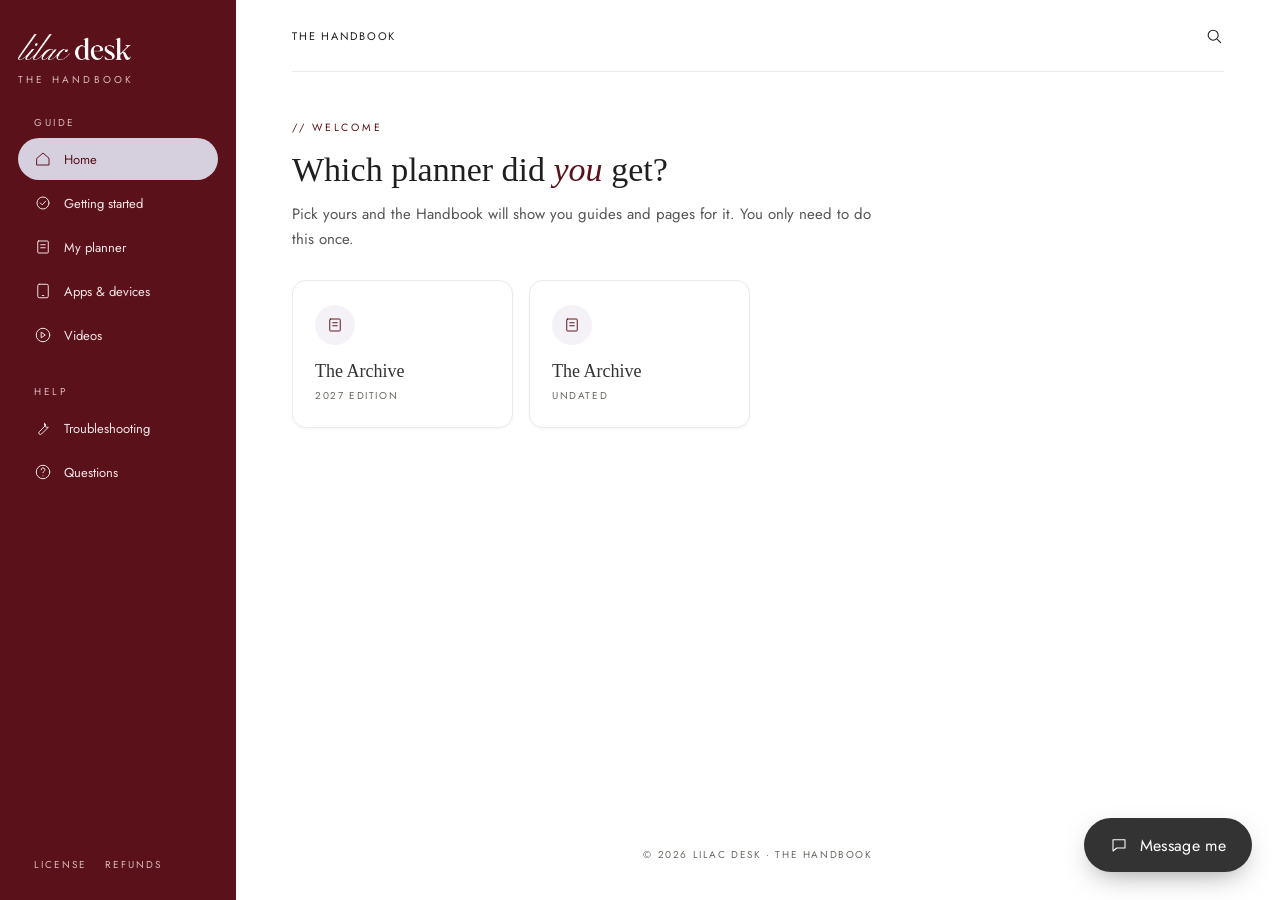
==== index.html @ 0d72bcb5 "Add files via upload" ====
<!doctype html>
<html lang="en">
<head>
<meta charset="utf-8">
<meta name="viewport" content="width=device-width, initial-scale=1, viewport-fit=cover">
<title>The Handbook · Lilac Desk</title>
<meta name="description" content="Your guide to setting up and using your Lilac Desk planner.">
<meta name="theme-color" content="#5A1119">
<link rel="icon" href="images/favicon.png">
<link rel="preconnect" href="https://fonts.googleapis.com">
<link rel="preconnect" href="https://fonts.gstatic.com" crossorigin>
<link href="https://fonts.googleapis.com/css2?family=Jost:wght@300;400;500&display=swap" rel="stylesheet">
<link rel="stylesheet" href="assets/css/handbook.css">
<!-- ANALYTICS: paste your analytics snippet here (same line in every page) -->
</head>
<body data-page="home">
<noscript><p style="padding:40px 24px;font-family:Georgia,serif">The Handbook needs JavaScript turned on. You can always reach me at <a href="https://lilacdesk.com/pages/contact">lilacdesk.com/pages/contact</a>.</p></noscript>
<script src="assets/js/handbook.js"></script>
</body>
</html>
---- assets/css/handbook.css ----
/* The Handbook · Lilac Desk */
:root{
  --burgundy:#5A1119; --burgundy-hover:#5C181E; --lilac:#D6D0DE; --lilac-soft:#F4F2F7;
  --ink:#333; --ink-dark:#1F1F1F; --body:#555; --muted:#6A6862; --faint:#9A978F;
  --line:#ECEAE6; --line-mid:#DDD9D2; --warm:#F5F2EE; --paper:#FAF8F7; --white:#fff;
  --serif:Georgia,'Times New Roman',serif; --sans:'Jost','Helvetica Neue',Arial,sans-serif;
  --side:236px;
}
*{box-sizing:border-box}
html{-webkit-text-size-adjust:100%}
body{margin:0;background:var(--white);color:var(--ink);font-family:var(--sans);font-weight:400;-webkit-font-smoothing:antialiased}
a{color:inherit;text-decoration:none}
button{font-family:var(--sans);cursor:pointer;background:none;border:0;padding:0;color:inherit;font-size:inherit}
img{max-width:100%;display:block}
h1,h2,h3{font-family:var(--serif);font-weight:400;margin:0;color:var(--ink-dark)}
h1 i,h2 i,.ser i{color:var(--burgundy)}
:focus-visible{outline:2px solid var(--burgundy);outline-offset:3px}
.sr{position:absolute;width:1px;height:1px;overflow:hidden;clip:rect(0 0 0 0);white-space:nowrap}

/* type helpers */
.ser{font-family:var(--serif)}
.lb{font-size:10.5px;letter-spacing:.26em;color:var(--burgundy);white-space:nowrap;text-transform:uppercase}
.cap{font-size:11px;letter-spacing:.16em;color:var(--muted);text-transform:uppercase}
.num{font-family:var(--serif);font-style:italic;color:var(--burgundy)}
.bd{font-size:15px;line-height:25px;color:var(--body)}
.ul{display:inline-block;white-space:nowrap;font-size:11px;letter-spacing:.16em;text-transform:uppercase;color:var(--ink-dark);border-bottom:1px solid var(--ink-dark);padding-bottom:3px}
.ul.bg{color:var(--burgundy);border-color:var(--burgundy)}

/* buttons */
.pill{white-space:nowrap;display:inline-flex;align-items:center;justify-content:center;gap:8px;min-height:44px;padding:0 28px;border-radius:22px;background:var(--ink);color:#fff;font-size:11px;letter-spacing:.2em;text-transform:uppercase;transition:background .15s}
.pill:hover{background:var(--burgundy-hover)}
.pill.ghost{background:#fff;color:var(--ink);border:1px solid var(--ink)}
.pill.ghost:hover{background:var(--lilac-soft)}
.pill.sm{min-height:40px;padding:0 22px}
.pill.full{width:100%}
.chipb{white-space:nowrap;display:inline-flex;align-items:center;min-height:34px;padding:0 16px;border:1px solid var(--line-mid);border-radius:17px;font-size:11px;letter-spacing:.14em;color:var(--ink);background:#fff}
.chipb.on{background:var(--ink);border-color:var(--ink);color:#fff}
.rb{width:40px;height:40px;border-radius:20px;border:1px solid var(--line-mid);display:flex;align-items:center;justify-content:center;color:var(--ink);flex:none;background:#fff}
.rb[disabled]{opacity:.35;cursor:default}

/* shell */
.shell{display:flex;min-height:100vh}
.sb{width:var(--side);flex:none;background:var(--burgundy)}
.sbin{position:sticky;top:0;height:100vh;padding:34px 18px 28px;display:flex;flex-direction:column;overflow-y:auto}
.sb .logo{height:26px;width:auto}
.sb .tag{margin-top:12px;font-size:10px;letter-spacing:.32em;color:#D9B9BD}
.gl{font-size:10px;letter-spacing:.26em;color:#D9B9BD;padding:0 16px;margin:28px 0 8px}
.ni{white-space:nowrap;display:flex;align-items:center;gap:12px;min-height:42px;padding:0 16px;border-radius:21px;font-size:13px;color:#F3E6E7;margin-bottom:2px}
.ni:hover{background:rgba(255,255,255,.08)}
.ni.on{background:var(--lilac);color:var(--burgundy)}
.sbfoot{margin-top:auto;padding:24px 16px 0;display:flex;gap:18px;font-size:10px;letter-spacing:.2em;color:#D9B9BD}
.sbfoot a:hover{color:#fff}
.main{flex:1;min-width:0;display:flex;flex-direction:column}
.wrap{width:100%;max-width:1100px;padding:0 56px}
.content{flex:1;padding-bottom:96px}
.content.flush{padding-bottom:0}
.topbar{height:72px;display:flex;justify-content:space-between;align-items:center;gap:16px;border-bottom:1px solid var(--line)}
.ctx{display:flex;gap:10px;align-items:center;white-space:nowrap;overflow:hidden}
.ctx .cur{color:var(--ink-dark)}
.ctx a.chg{margin-left:6px;color:var(--burgundy);border-bottom:1px solid var(--burgundy);padding-bottom:2px}
.srchbtn{width:44px;height:44px;display:flex;align-items:center;justify-content:flex-end;color:var(--ink-dark)}
.foot{padding:28px 0 36px;text-align:center}
.foot .cap{font-size:10px}
.band{background:var(--ink);padding:44px 56px;text-align:center;color:#fff;font-size:12px;letter-spacing:.3em;line-height:22px;text-transform:uppercase}

/* mobile chrome */
.mtop,.tabbar{display:none}
.msg{position:fixed;right:28px;bottom:28px;z-index:30;display:inline-flex;align-items:center;gap:12px;min-height:54px;padding:0 26px;border-radius:27px;background:var(--ink);color:#fff;font-size:16px;letter-spacing:.02em;box-shadow:0 10px 28px -10px rgba(51,51,51,.55);white-space:nowrap;transition:background .15s}
.msg:hover{background:var(--burgundy-hover)}

/* cards */
.card{background:#fff;border:1px solid var(--line);border-radius:14px;box-shadow:0 1px 3px rgba(51,51,51,.05)}
.ecard{display:flex;flex-direction:column;padding:24px 22px;background:#fff;border:1px solid var(--line);border-radius:14px;box-shadow:0 1px 3px rgba(51,51,51,.05);color:var(--ink);transition:border-color .15s}
a.ecard:hover{border-color:var(--line-mid)}
.eico{width:40px;height:40px;border-radius:50%;background:var(--lilac-soft);color:var(--burgundy);display:flex;align-items:center;justify-content:center;flex:none}
.icard{display:flex;gap:16px;align-items:flex-start;padding:20px 22px}
.icard .t{display:block;font-family:var(--serif);font-size:16px;color:var(--ink)}
.icard .d{display:block;margin-top:6px;font-size:13.5px;line-height:21px;color:var(--muted)}

/* progress */
.bar{display:flex;gap:4px}
.bar span{flex:1;height:2px;background:var(--line-mid)}
.bar span.d{background:var(--burgundy)}
.bar span.c{background:var(--ink)}
.steps{display:grid;grid-template-columns:repeat(5,minmax(0,1fr));gap:4px;margin-top:10px}
.steps a{display:block;min-width:0;color:var(--faint)}
.steps a .b{display:block;height:2px;background:var(--line-mid)}
.steps a .t{display:block;margin-top:12px;font-size:12.5px;white-space:nowrap;overflow:hidden;text-overflow:ellipsis}
.steps a.dn{color:var(--burgundy)}.steps a.dn .b{background:var(--burgundy)}
.steps a.cur{color:var(--ink);font-weight:500}.steps a.cur .b{background:var(--ink)}

/* page header */
.ph{padding:48px 0 0}
.ph h1{margin-top:14px;font-size:34px;line-height:41px}
.ph p{margin:12px 0 0;max-width:600px}
.sec{margin-top:72px}
.sech{display:flex;justify-content:space-between;align-items:baseline;gap:16px;margin-bottom:20px}

/* home */
.hero{display:grid;grid-template-columns:minmax(0,1fr) minmax(240px,38%);gap:48px;align-items:center;padding:52px 0 0}
.hero .img{height:360px;border-radius:6px;background:#EEE center/cover no-repeat}
.ess{display:grid;grid-template-columns:repeat(4,minmax(0,1fr));gap:18px}
.ess .t{margin-top:20px;font-family:var(--serif);font-size:19px;line-height:24px;color:var(--ink)}
.ess .d{margin-top:10px;font-size:13.5px;line-height:21px;color:var(--muted)}
.ess .r{margin-top:auto;padding-top:18px;font-size:11px;letter-spacing:.16em;color:var(--burgundy);white-space:nowrap}
.qa{display:grid;grid-template-columns:minmax(200px,32%) minmax(0,1fr);gap:48px}
details{border-top:1px solid var(--line)}
details:last-child{border-bottom:1px solid var(--line)}
summary{list-style:none;display:flex;align-items:center;justify-content:space-between;gap:16px;min-height:60px;padding:10px 0;cursor:pointer;font-family:var(--serif);font-size:17px;color:var(--ink-dark)}
summary::-webkit-details-marker{display:none}
summary .px{color:var(--burgundy);display:flex;transition:transform .2s;flex:none}
details[open] summary .px{transform:rotate(45deg)}
details .ans{padding:0 44px 20px 0;font-size:14.5px;line-height:24px;color:var(--body)}
.chooser{display:grid;grid-template-columns:repeat(auto-fill,minmax(220px,1fr));gap:16px;margin-top:28px}
.chooser a .t{font-family:var(--serif);font-size:18px;color:var(--ink)}

/* guide */
.gl2{display:grid;grid-template-columns:minmax(0,1fr) 300px;gap:40px;margin-top:44px;align-items:start}
.clip{border-radius:8px;background:var(--warm);aspect-ratio:16/10;display:flex;flex-direction:column;align-items:center;justify-content:center;gap:14px;overflow:hidden}
.clip video{width:100%;height:100%;object-fit:cover;background:#000}
.play{width:64px;height:64px;border-radius:32px;background:var(--ink);color:#fff;display:flex;align-items:center;justify-content:center}
.ins{display:flex;gap:18px;padding:18px 0;border-top:1px solid var(--line)}
.ins:last-child{border-bottom:1px solid var(--line)}
.ins .n{font-family:var(--serif);font-style:italic;font-size:18px;color:var(--burgundy);width:26px;flex:none}
.ins .x{font-size:15px;line-height:25px;color:#444}
.ins b{font-weight:500;color:var(--ink)}
.side{display:flex;flex-direction:column;gap:20px;position:sticky;top:24px}
.rel a{display:flex;justify-content:space-between;align-items:center;gap:12px;min-height:46px;border-top:1px solid var(--line);font-size:14px;color:var(--ink)}
.navrow{display:flex;flex-wrap:wrap;align-items:center;justify-content:space-between;gap:18px;margin-top:40px;padding-top:28px;border-top:1px solid var(--line)}

/* planner page map */
.pbar{display:flex;flex-wrap:wrap;align-items:center;justify-content:space-between;gap:14px 24px;padding:16px 0;border-top:1px solid var(--line);border-bottom:1px solid var(--line)}
.pbar .pg{display:flex;align-items:center;gap:14px}
.apl{display:inline-flex;align-items:center;gap:10px;min-height:40px;padding:0 18px;border-radius:20px;border:1px solid var(--ink);font-size:11px;letter-spacing:.2em;color:var(--ink);white-space:nowrap;background:#fff}
.apl[aria-expanded=true]{background:var(--ink);color:#fff}
.apn{padding:26px 0 28px;border-bottom:1px solid var(--line)}
.apw{display:grid;grid-template-columns:repeat(auto-fill,minmax(190px,1fr));gap:32px 40px}
.apg .h{font-size:10px;letter-spacing:.16em;color:var(--muted);padding-bottom:10px;border-bottom:1px solid var(--ink);text-transform:uppercase}
.apt{display:flex;align-items:baseline;gap:14px;width:100%;min-height:40px;padding:10px 0;border-bottom:1px solid var(--line);color:var(--ink);text-align:left}
.apt .pn2{font-family:var(--serif);font-style:italic;font-size:13px;color:var(--faint);width:20px;flex:none}
.apt .nm{font-size:14px}
.apt.on .pn2,.apt.on .nm{color:var(--burgundy)}
.apt.on .nm{font-family:var(--serif);font-style:italic;font-size:15px}
.mg{display:grid;grid-template-columns:minmax(0,1.15fr) minmax(0,1fr);gap:28px;align-items:start;margin-top:32px}
.viewer{padding:18px}
.page{position:relative;aspect-ratio:3/4;border-radius:6px;background:var(--warm);overflow:visible}
.page img{width:100%;height:100%;object-fit:contain;border-radius:6px;border:1px solid var(--line)}
.dot{position:absolute;width:30px;height:30px;margin:-15px 0 0 -15px;border-radius:15px;background:var(--burgundy);color:#fff;font-family:var(--serif);font-style:italic;font-size:14px;display:flex;align-items:center;justify-content:center;border:2px solid #fff;box-shadow:0 2px 6px rgba(0,0,0,.2);z-index:2}
.dot.on{box-shadow:0 0 0 6px rgba(90,17,25,.22),0 2px 6px rgba(0,0,0,.2)}
.pop{position:absolute;z-index:4;background:#fff;border:1px solid var(--line);border-radius:12px;padding:10px 16px;box-shadow:0 10px 26px rgba(51,51,51,.16);white-space:nowrap;transform:translateY(-50%);pointer-events:none}
.pop .l{font-family:var(--serif);font-size:14px;color:var(--ink-dark)}
.pop .g{margin-top:3px;font-size:10px;letter-spacing:.14em;color:var(--muted);text-transform:uppercase}
.lr{border-top:1px solid var(--line);padding:0 22px;color:var(--ink)}
.lrh{display:block;width:100%;text-align:left;padding:16px 0}
.lr .det{padding-bottom:18px}
.lr.on{background:var(--paper)}
.lr .row{display:flex;gap:14px;align-items:center}
.nn{width:28px;height:28px;border-radius:14px;border:1px solid var(--line-mid);display:flex;align-items:center;justify-content:center;font-family:var(--serif);font-style:italic;font-size:13px;color:var(--burgundy);flex:none}
.lr.on .nn{background:var(--burgundy);border-color:var(--burgundy);color:#fff}
.det{padding:12px 0 2px 42px}
.det p{margin:0 0 14px;font-size:14px;line-height:22px;color:var(--body)}
.helpful{display:flex;gap:10px;align-items:center;margin-top:14px;flex-wrap:wrap}
.tips{display:grid;grid-template-columns:repeat(3,minmax(0,1fr));gap:18px}

/* selectors */
.chs{display:grid;grid-template-columns:repeat(4,minmax(0,1fr));gap:16px}
.ch{position:relative;display:flex;flex-direction:column;gap:14px;padding:20px;background:#fff;border:1px solid var(--line);border-radius:14px;box-shadow:0 1px 3px rgba(51,51,51,.05);cursor:pointer;color:var(--ink);text-align:left;min-width:0}
.ch .t{display:block;font-family:var(--serif);font-size:17px;white-space:nowrap}
.ch .s{display:block;margin-top:4px;font-size:12.5px;color:var(--muted)}
.ch .tk{position:absolute;top:16px;right:16px;width:22px;height:22px;border-radius:11px;background:var(--burgundy);color:#fff;display:none;align-items:center;justify-content:center}
.ch[aria-pressed=true]{border-color:var(--burgundy);box-shadow:0 0 0 1px var(--burgundy)}
.ch[aria-pressed=true] .tk{display:flex}
.ch.row{flex-direction:row;align-items:center;gap:16px;padding:16px 18px}
.ch.row .tk{display:none!important}
.saved{display:flex;align-items:center;gap:10px;margin-top:18px;color:var(--burgundy)}
.gr{display:grid;grid-template-columns:26px minmax(0,1fr) auto 16px;gap:16px;align-items:center;min-height:62px;border-top:1px solid var(--line);color:var(--ink)}
.gr:last-child{border-bottom:1px solid var(--line)}

/* help */
.prob{display:flex;justify-content:space-between;align-items:center;gap:12px;width:100%;min-height:56px;border-top:1px solid var(--line);font-family:var(--serif);font-size:16px;color:var(--ink);text-align:left}
.prob:last-child{border-bottom:1px solid var(--line)}
.prob.on{color:var(--burgundy);font-style:italic}

/* videos */
.vt{display:flex;gap:30px;border-bottom:1px solid var(--line);overflow-x:auto;scrollbar-width:none}
.vt button{white-space:nowrap;padding:0 0 14px;margin-bottom:-1px;border-bottom:1.5px solid transparent;font-size:11px;letter-spacing:.2em;color:#8A877F;text-transform:uppercase}
.vt button.on{color:var(--ink);font-weight:500;border-bottom-color:var(--burgundy)}
.vgrid{display:grid;grid-template-columns:repeat(3,minmax(0,1fr));gap:32px 24px;margin-top:32px}
.vth{position:relative;aspect-ratio:16/10;border-radius:10px;background:var(--warm);display:flex;align-items:center;justify-content:center}
.vth .pb{width:46px;height:46px;border-radius:23px;background:var(--ink);color:#fff;display:flex;align-items:center;justify-content:center}
.vth .du{position:absolute;right:10px;bottom:10px;background:#fff;border-radius:11px;padding:3px 9px;font-size:10.5px;letter-spacing:.08em}
.vth .wd{position:absolute;left:10px;top:10px;background:var(--burgundy);color:#fff;border-radius:11px;padding:3px 9px;font-size:9.5px;letter-spacing:.14em}
.vth .cs{position:absolute;left:10px;top:10px;background:#fff;border-radius:11px;padding:3px 9px;font-size:9.5px;letter-spacing:.14em;color:var(--muted)}
.feat{margin-top:36px;padding:16px;display:grid;grid-template-columns:minmax(0,1.3fr) minmax(0,1fr);gap:32px;align-items:center}

/* search */
.search{position:fixed;inset:0;z-index:50;background:rgba(31,31,31,.28);display:none}
.search.open{display:block}
.spanel{max-width:640px;margin:72px auto 0;background:#fff;border-radius:14px;box-shadow:0 20px 60px rgba(0,0,0,.2);overflow:hidden}
.sfield{display:flex;align-items:center;gap:12px;padding:0 20px;border-bottom:1px solid var(--line)}
.sfield input{flex:1;min-height:60px;border:0;outline:0;font-family:var(--sans);font-size:16px;color:var(--ink);background:transparent}
.sres{max-height:60vh;overflow-y:auto}
.sres a{display:block;padding:14px 20px;border-bottom:1px solid var(--line)}
.sres a:hover,.sres a:focus{background:var(--paper);outline:0}
.sres .k{font-size:9.5px;letter-spacing:.16em;color:var(--muted);text-transform:uppercase}
.sres .t{display:block;margin-top:3px;font-family:var(--serif);font-size:16px;color:var(--ink)}
.sempty{padding:22px 20px;font-size:14px;color:var(--muted)}

/* narrower desktop */
@media (max-width:1180px){
  .wrap{padding:0 40px}
  .ess{grid-template-columns:repeat(2,minmax(0,1fr))}
  .gl2{grid-template-columns:minmax(0,1fr) 260px}
  .chs{grid-template-columns:repeat(2,minmax(0,1fr))}
}

/* phone + small tablet */
@media (max-width:899px){
  .sb,.topbar .srchbtn{display:none}
  .mtop{display:flex;position:sticky;top:0;z-index:20;height:58px;padding:0 8px 0 20px;align-items:center;justify-content:space-between;background:var(--burgundy)}
  .mtop .logo{height:20px;width:auto}
  .mtop .srchbtn{display:flex;color:#fff;justify-content:center}
  .tabbar{display:flex;position:fixed;left:0;right:0;bottom:0;z-index:20;height:calc(68px + env(safe-area-inset-bottom));padding:6px 0 env(safe-area-inset-bottom);background:#fff;border-top:1px solid var(--line)}
  .tabbar a{flex:1;display:flex;flex-direction:column;align-items:center;justify-content:center;gap:4px;color:var(--muted);font-size:10px;letter-spacing:.12em;white-space:nowrap}
  .tabbar .pi{width:56px;height:30px;border-radius:15px;display:flex;align-items:center;justify-content:center}
  .tabbar a.on{color:var(--burgundy)}.tabbar a.on .pi{background:var(--lilac)}
  .msg{right:16px;bottom:calc(84px + env(safe-area-inset-bottom));min-height:48px;padding:0 20px;font-size:14px}
  .content{padding-bottom:48px}
  .content.flush{padding-bottom:0}
  .foot{padding-bottom:calc(150px + env(safe-area-inset-bottom))}
  .wrap{padding:0 20px}
  .topbar{height:auto;min-height:46px;padding:12px 0}
  .topbar .ctx{font-size:10px}
  .band{padding:28px 20px;font-size:10.5px;letter-spacing:.24em}
  .ph{padding:26px 0 0}
  .ph h1{font-size:27px;line-height:33px}
  .bd{font-size:14px;line-height:23px}
  .sec{margin-top:40px}
  .hero{grid-template-columns:1fr;gap:0;padding:18px 0 0}
  .hero .img{order:-1;height:200px;border-radius:10px;margin-bottom:26px}
  .hero .acts{flex-direction:column;align-items:stretch!important}
  .hero .acts .pill{width:100%}
  .hero .skip{align-items:center!important}
  .esswrap{margin:40px -20px 0;padding:32px 20px 34px;background:var(--lilac)}
  .esswrap .sec{margin-top:0}
  .ess{gap:12px}
  .ess .ecard{padding:16px}
  .ess .eico{width:34px;height:34px}
  .ess .t{margin-top:14px;font-size:16px;white-space:nowrap}
  .ess .d{font-size:12.5px;line-height:18px;margin-top:6px}
  .ess .r{font-size:10px;padding-top:12px}
  .qa{grid-template-columns:1fr;gap:14px}
  summary{font-size:15px;min-height:54px}
  .gl2,.mg{grid-template-columns:1fr;gap:20px}
  .side{position:static}
  .steps a .t{font-size:0}
  .steps a.cur .t{font-size:12.5px;overflow:visible;position:relative;z-index:1}
  .tips{grid-template-columns:1fr;gap:12px}
  .chs{gap:12px}
  .ch{padding:16px;gap:12px}
  .ch .t{font-size:15px}
  .ch.row{padding:14px;gap:12px}
  .ch.row .t{white-space:normal;font-size:14px;line-height:18px}
  .vgrid{grid-template-columns:1fr 1fr;gap:22px 12px}
  .feat{grid-template-columns:1fr;gap:12px;padding:12px}
  .vt{gap:22px}
  .dot{width:26px;height:26px;margin:-13px 0 0 -13px;font-size:12px}
  .viewer{padding:10px}
  .lr{padding:0 16px}
  .lrh{padding:14px 0}
  .det{padding-left:40px}
  .spanel{margin:0;border-radius:0;max-width:none}
  .navrow{flex-direction:column-reverse;align-items:stretch}
  .navrow .pill{width:100%}
}
@media (max-width:420px){
  .ctx .hide-s{display:none}
}
@media print{.sb,.mtop,.tabbar,.msg,.search{display:none!important}}
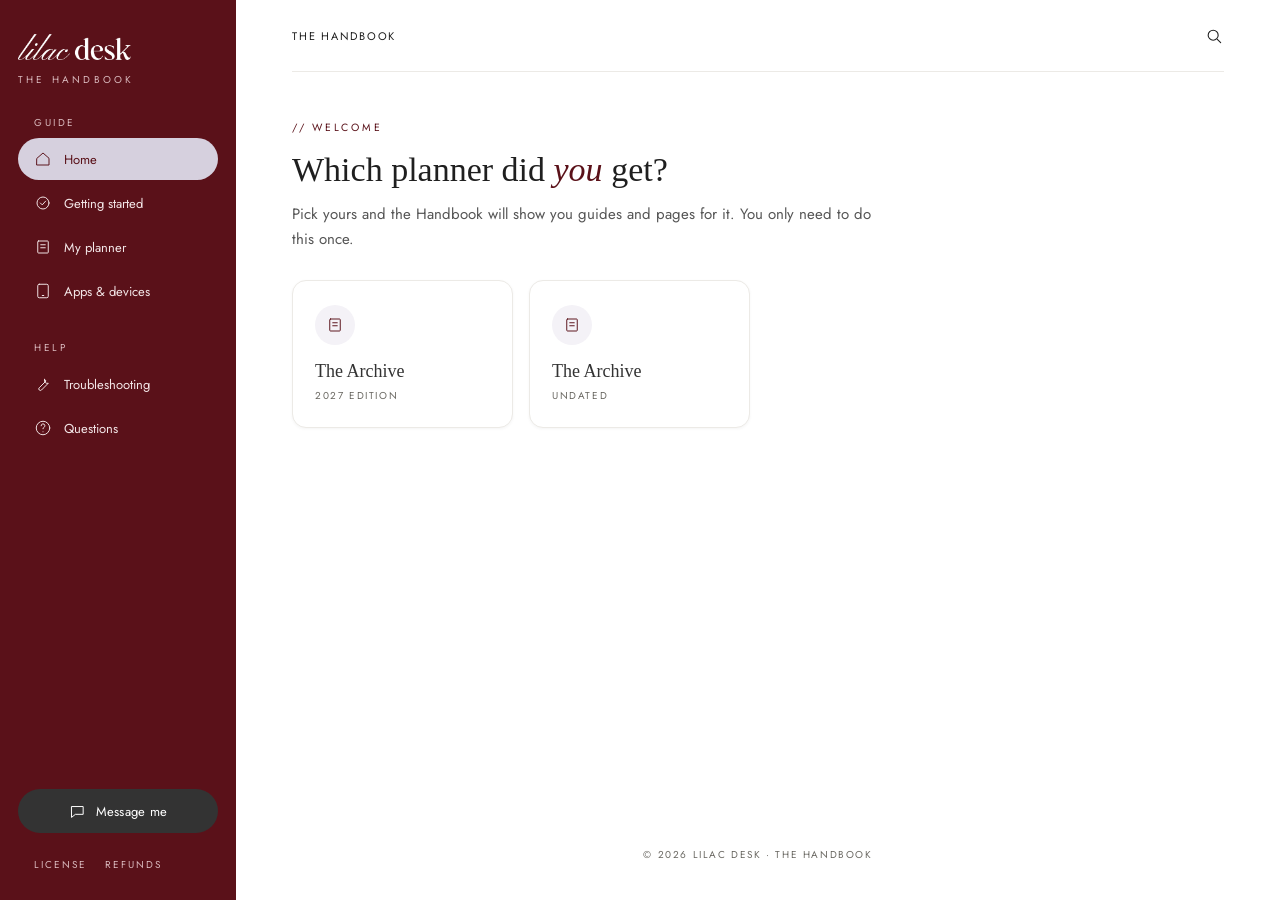
==== commit 3bd81483: "Load newest Handbook CSS/JS on every visit (cache-busting) Co-Authored-By: Claude Opus 5.5 <noreply@" ====
--- a/index.html
+++ b/index.html
@@ -10,11 +10,13 @@
 <link rel="preconnect" href="https://fonts.googleapis.com">
 <link rel="preconnect" href="https://fonts.gstatic.com" crossorigin>
 <link href="https://fonts.googleapis.com/css2?family=Jost:wght@300;400;500&display=swap" rel="stylesheet">
-<link rel="stylesheet" href="assets/css/handbook.css">
+<!-- Loads the newest Handbook files every time, so updates show right after GitHub publishes -->
+<script>window.HBV = Math.floor(Date.now() / 60000); document.write('<link rel="stylesheet" href="assets/css/handbook.css?v=' + window.HBV + '">');</script>
+<noscript><link rel="stylesheet" href="assets/css/handbook.css"></noscript>
 <!-- ANALYTICS: paste your analytics snippet here (same line in every page) -->
 </head>
 <body data-page="home">
 <noscript><p style="padding:40px 24px;font-family:Georgia,serif">The Handbook needs JavaScript turned on. You can always reach me at <a href="https://lilacdesk.com/pages/contact">lilacdesk.com/pages/contact</a>.</p></noscript>
-<script src="assets/js/handbook.js"></script>
+<script>document.write('<script src="assets/js/handbook.js?v=' + window.HBV + '"><\/script>');</script>
 </body>
 </html>
--- a/assets/css/handbook.css
+++ b/assets/css/handbook.css
@@ -48,7 +48,10 @@
 .ni{white-space:nowrap;display:flex;align-items:center;gap:12px;min-height:42px;padding:0 16px;border-radius:21px;font-size:13px;color:#F3E6E7;margin-bottom:2px}
 .ni:hover{background:rgba(255,255,255,.08)}
 .ni.on{background:var(--lilac);color:var(--burgundy)}
-.sbfoot{margin-top:auto;padding:24px 16px 0;display:flex;gap:18px;font-size:10px;letter-spacing:.2em;color:#D9B9BD}
+.sbchat{margin-top:auto;display:flex;align-items:center;justify-content:center;gap:10px;min-height:44px;padding:0 18px;border-radius:22px;background:#333;color:#fff;font-size:13px;letter-spacing:.02em;transition:background .15s}
+.sbchat:hover{background:#000}
+.sbchat[data-ldc-unread]::after{position:static;margin-left:2px;box-shadow:none}
+.sbfoot{padding:24px 16px 0;display:flex;gap:18px;font-size:10px;letter-spacing:.2em;color:#D9B9BD}
 .sbfoot a:hover{color:#fff}
 .main{flex:1;min-width:0;display:flex;flex-direction:column}
 .wrap{width:100%;max-width:1100px;padding:0 56px}
@@ -276,4 +279,25 @@
 @media (max-width:420px){
   .ctx .hide-s{display:none}
 }
+.mtopr{display:flex;align-items:center}
+.chatbtn{position:relative}
+body .chatbtn[data-ldc-unread]::after{box-sizing:border-box;top:5px;right:1px;min-width:17px;height:17px;padding:0 4px;border-radius:9px;line-height:17px;font-size:10px;background:var(--lilac);color:var(--ink-dark);box-shadow:none}
+/* live chat: lilac header and lilac unread counts in the Handbook (less red) */
+body .ldc-head{background:var(--lilac);color:var(--ink-dark)}
+body .ldc-sub{color:var(--body)}
+body .ldc-x{color:var(--ink-dark)}
+body [data-ldc-unread]::after{background:var(--lilac);color:var(--ink-dark)}
+/* live chat window: opens beside the sidebar on desktop, under the header on phones */
+@media (min-width:900px){
+  body .ldc.nobtn{left:calc(var(--side) + 18px);right:auto;bottom:18px}
+  body .ldc.nobtn .ldc-win{left:0;right:auto}
+  body .ldc.nobtn .ldc-peek{left:0;right:auto;bottom:0;border-radius:16px 16px 16px 4px}
+}
+@media (max-width:899px){
+  body .ldc.nobtn .ldc-peek{position:fixed;top:66px;right:10px;bottom:auto;left:auto;border-radius:16px 4px 16px 16px}
+}
+.mapcard{margin-top:28px;padding:26px 26px 28px;background:var(--lilac-soft);border-color:var(--lilac)}
+.mapcard .ser{margin-top:10px;font-size:21px;color:var(--ink-dark)}
+.mapcard .bd{margin:8px 0 18px;max-width:520px}
+@media (max-width:899px){.mapcard .pill{width:100%}}
 @media print{.sb,.mtop,.tabbar,.msg,.search{display:none!important}}
--- a/assets/css/handbook.css
+++ b/assets/css/handbook.css
@@ -48,7 +48,10 @@
 .ni{white-space:nowrap;display:flex;align-items:center;gap:12px;min-height:42px;padding:0 16px;border-radius:21px;font-size:13px;color:#F3E6E7;margin-bottom:2px}
 .ni:hover{background:rgba(255,255,255,.08)}
 .ni.on{background:var(--lilac);color:var(--burgundy)}
-.sbfoot{margin-top:auto;padding:24px 16px 0;display:flex;gap:18px;font-size:10px;letter-spacing:.2em;color:#D9B9BD}
+.sbchat{margin-top:auto;display:flex;align-items:center;justify-content:center;gap:10px;min-height:44px;padding:0 18px;border-radius:22px;background:#333;color:#fff;font-size:13px;letter-spacing:.02em;transition:background .15s}
+.sbchat:hover{background:#000}
+.sbchat[data-ldc-unread]::after{position:static;margin-left:2px;box-shadow:none}
+.sbfoot{padding:24px 16px 0;display:flex;gap:18px;font-size:10px;letter-spacing:.2em;color:#D9B9BD}
 .sbfoot a:hover{color:#fff}
 .main{flex:1;min-width:0;display:flex;flex-direction:column}
 .wrap{width:100%;max-width:1100px;padding:0 56px}
@@ -276,4 +279,25 @@
 @media (max-width:420px){
   .ctx .hide-s{display:none}
 }
+.mtopr{display:flex;align-items:center}
+.chatbtn{position:relative}
+body .chatbtn[data-ldc-unread]::after{box-sizing:border-box;top:5px;right:1px;min-width:17px;height:17px;padding:0 4px;border-radius:9px;line-height:17px;font-size:10px;background:var(--lilac);color:var(--ink-dark);box-shadow:none}
+/* live chat: lilac header and lilac unread counts in the Handbook (less red) */
+body .ldc-head{background:var(--lilac);color:var(--ink-dark)}
+body .ldc-sub{color:var(--body)}
+body .ldc-x{color:var(--ink-dark)}
+body [data-ldc-unread]::after{background:var(--lilac);color:var(--ink-dark)}
+/* live chat window: opens beside the sidebar on desktop, under the header on phones */
+@media (min-width:900px){
+  body .ldc.nobtn{left:calc(var(--side) + 18px);right:auto;bottom:18px}
+  body .ldc.nobtn .ldc-win{left:0;right:auto}
+  body .ldc.nobtn .ldc-peek{left:0;right:auto;bottom:0;border-radius:16px 16px 16px 4px}
+}
+@media (max-width:899px){
+  body .ldc.nobtn .ldc-peek{position:fixed;top:66px;right:10px;bottom:auto;left:auto;border-radius:16px 4px 16px 16px}
+}
+.mapcard{margin-top:28px;padding:26px 26px 28px;background:var(--lilac-soft);border-color:var(--lilac)}
+.mapcard .ser{margin-top:10px;font-size:21px;color:var(--ink-dark)}
+.mapcard .bd{margin:8px 0 18px;max-width:520px}
+@media (max-width:899px){.mapcard .pill{width:100%}}
 @media print{.sb,.mtop,.tabbar,.msg,.search{display:none!important}}
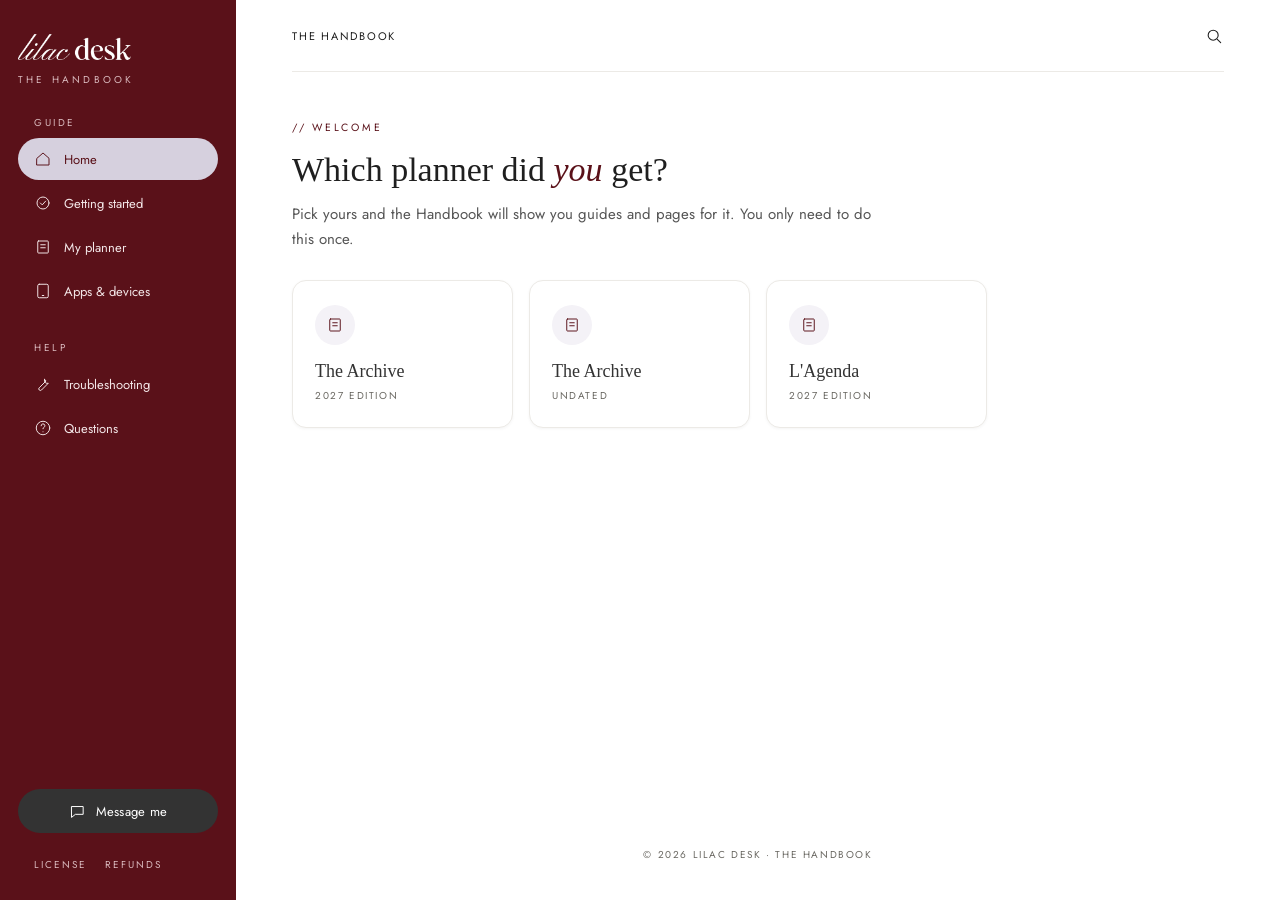
==== commit 99637047: "Add GoatCounter analytics with per-planner paths and Handbook click events Co-Authored-By: Claude Op" ====
--- a/index.html
+++ b/index.html
@@ -13,7 +13,23 @@
 <!-- Loads the newest Handbook files every time, so updates show right after GitHub publishes -->
 <script>window.HBV = Math.floor(Date.now() / 60000); document.write('<link rel="stylesheet" href="assets/css/handbook.css?v=' + window.HBV + '">');</script>
 <noscript><link rel="stylesheet" href="assets/css/handbook.css"></noscript>
-<!-- ANALYTICS: paste your analytics snippet here (same line in every page) -->
+<!-- Analytics (GoatCounter, no cookies): counts each page per planner, e.g. /planner.html?p=the-archive -->
+<script>
+window.goatcounter = { path: function () {
+  var p = new URLSearchParams(location.search).get('p');
+  if (!p) { try { p = JSON.parse(localStorage.getItem('hb_product')); } catch (e) {} }
+  return location.pathname + (p ? '?p=' + p : '');
+} };
+window.hbTrack = function (name, data) {
+  if (name === 'search') return; // typed searches fire on every keystroke, skip them
+  try {
+    var parts = [name]; for (var k in (data || {})) parts.push(String(data[k]));
+    var p = new URLSearchParams(location.search).get('p'); if (p) parts.push(p);
+    if (window.goatcounter && window.goatcounter.count) window.goatcounter.count({ path: parts.join(' / '), title: name, event: true });
+  } catch (e) {}
+};
+</script>
+<script data-goatcounter="https://lilacdesk.goatcounter.com/count" async src="//gc.zgo.at/count.js"></script>
 </head>
 <body data-page="home">
 <noscript><p style="padding:40px 24px;font-family:Georgia,serif">The Handbook needs JavaScript turned on. You can always reach me at <a href="https://lilacdesk.com/pages/contact">lilacdesk.com/pages/contact</a>.</p></noscript>
--- a/assets/css/handbook.css
+++ b/assets/css/handbook.css
@@ -54,7 +54,7 @@
 .sbfoot{padding:24px 16px 0;display:flex;gap:18px;font-size:10px;letter-spacing:.2em;color:#D9B9BD}
 .sbfoot a:hover{color:#fff}
 .main{flex:1;min-width:0;display:flex;flex-direction:column}
-.wrap{width:100%;max-width:1100px;padding:0 56px}
+.wrap{width:100%;max-width:1680px;padding:0 56px}
 .content{flex:1;padding-bottom:96px}
 .content.flush{padding-bottom:0}
 .topbar{height:72px;display:flex;justify-content:space-between;align-items:center;gap:16px;border-bottom:1px solid var(--line)}
--- a/assets/css/handbook.css
+++ b/assets/css/handbook.css
@@ -54,7 +54,7 @@
 .sbfoot{padding:24px 16px 0;display:flex;gap:18px;font-size:10px;letter-spacing:.2em;color:#D9B9BD}
 .sbfoot a:hover{color:#fff}
 .main{flex:1;min-width:0;display:flex;flex-direction:column}
-.wrap{width:100%;max-width:1100px;padding:0 56px}
+.wrap{width:100%;max-width:1680px;padding:0 56px}
 .content{flex:1;padding-bottom:96px}
 .content.flush{padding-bottom:0}
 .topbar{height:72px;display:flex;justify-content:space-between;align-items:center;gap:16px;border-bottom:1px solid var(--line)}
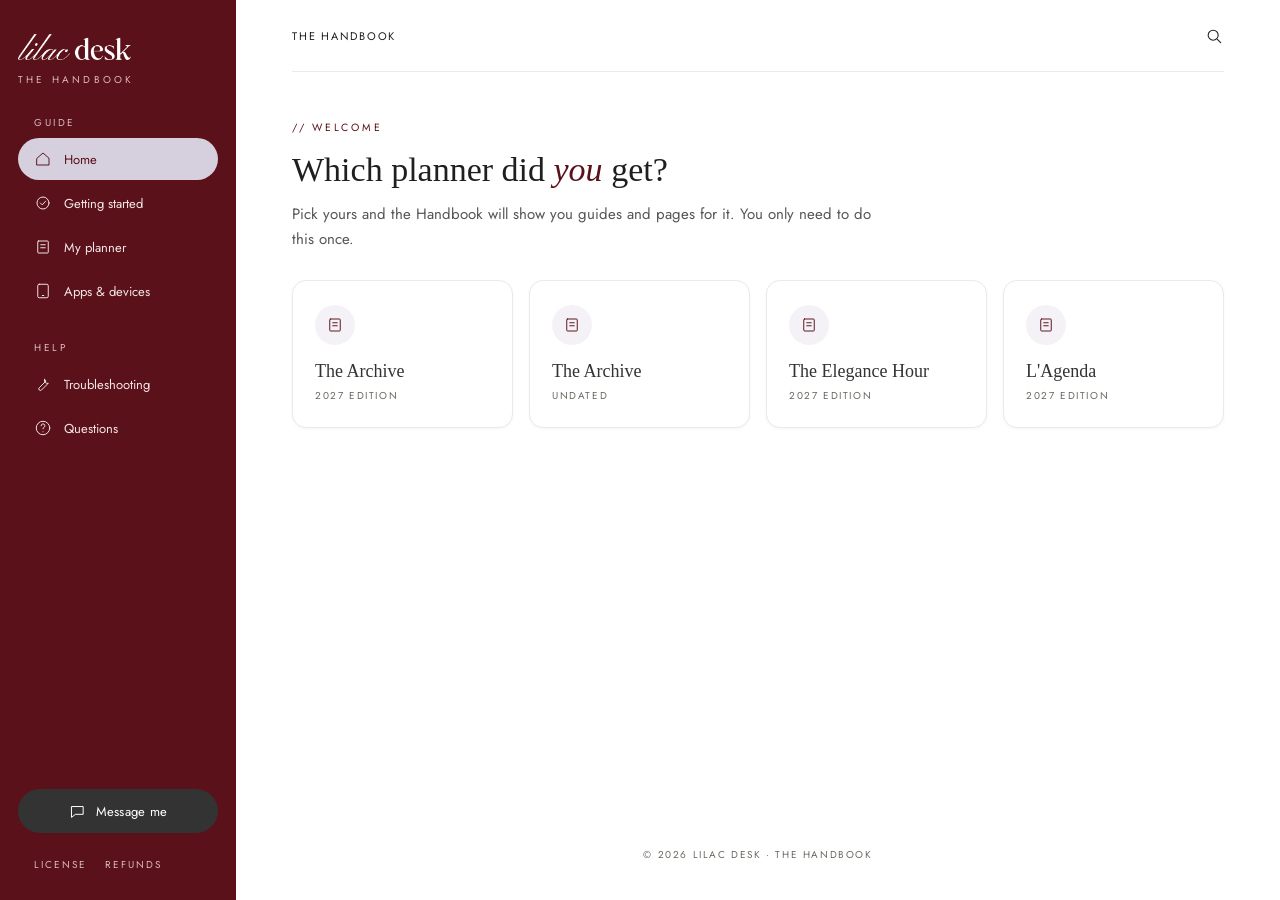
==== commit 1c0c0ed2: "Switch Handbook analytics from GoatCounter to Umami, with clicks as named events Co-Authored-By: Cla" ====
--- a/index.html
+++ b/index.html
@@ -13,23 +13,20 @@
 <!-- Loads the newest Handbook files every time, so updates show right after GitHub publishes -->
 <script>window.HBV = Math.floor(Date.now() / 60000); document.write('<link rel="stylesheet" href="assets/css/handbook.css?v=' + window.HBV + '">');</script>
 <noscript><link rel="stylesheet" href="assets/css/handbook.css"></noscript>
-<!-- Analytics (GoatCounter, no cookies): counts each page per planner, e.g. /planner.html?p=the-archive -->
+<!-- Analytics (Umami, no cookies): page views per planner, plus Handbook clicks as named events -->
 <script>
-window.goatcounter = { path: function () {
-  var p = new URLSearchParams(location.search).get('p');
-  if (!p) { try { p = JSON.parse(localStorage.getItem('hb_product')); } catch (e) {} }
-  return location.pathname + (p ? '?p=' + p : '');
-} };
 window.hbTrack = function (name, data) {
   if (name === 'search') return; // typed searches fire on every keystroke, skip them
   try {
-    var parts = [name]; for (var k in (data || {})) parts.push(String(data[k]));
-    var p = new URLSearchParams(location.search).get('p'); if (p) parts.push(p);
-    if (window.goatcounter && window.goatcounter.count) window.goatcounter.count({ path: parts.join(' / '), title: name, event: true });
+    var d = {}; for (var k in (data || {})) d[k] = String(data[k]).slice(0, 200);
+    var p = new URLSearchParams(location.search).get('p');
+    if (!p) { try { p = JSON.parse(localStorage.getItem('hb_product')); } catch (e) {} }
+    if (p) d.planner = p;
+    if (window.umami && window.umami.track) window.umami.track(name, d);
   } catch (e) {}
 };
 </script>
-<script data-goatcounter="https://lilacdesk.goatcounter.com/count" async src="//gc.zgo.at/count.js"></script>
+<script defer src="https://cloud.umami.is/script.js" data-website-id="7b0954ea-3201-42cd-af96-dba0755b734f"></script>
 </head>
 <body data-page="home">
 <noscript><p style="padding:40px 24px;font-family:Georgia,serif">The Handbook needs JavaScript turned on. You can always reach me at <a href="https://lilacdesk.com/pages/contact">lilacdesk.com/pages/contact</a>.</p></noscript>
--- a/assets/css/handbook.css
+++ b/assets/css/handbook.css
@@ -147,6 +147,10 @@
 .mg{display:grid;grid-template-columns:minmax(0,1.15fr) minmax(0,1fr);gap:28px;align-items:start;margin-top:32px}
 .viewer{padding:18px}
 .page{position:relative;aspect-ratio:3/4;border-radius:6px;background:var(--warm);overflow:visible}
+.page.land{aspect-ratio:4/3}
+.mg.land{grid-template-columns:minmax(0,1.7fr) minmax(0,1fr)}
+@media (max-width:1180px){.mg.land{grid-template-columns:1fr}}
+@media (max-width:899px){.page.land .dot{width:22px;height:22px;margin:-11px 0 0 -11px;font-size:11px;border-width:1.5px}}
 .page img{width:100%;height:100%;object-fit:contain;border-radius:6px;border:1px solid var(--line)}
 .dot{position:absolute;width:30px;height:30px;margin:-15px 0 0 -15px;border-radius:15px;background:var(--burgundy);color:#fff;font-family:var(--serif);font-style:italic;font-size:14px;display:flex;align-items:center;justify-content:center;border:2px solid #fff;box-shadow:0 2px 6px rgba(0,0,0,.2);z-index:2}
 .dot.on{box-shadow:0 0 0 6px rgba(90,17,25,.22),0 2px 6px rgba(0,0,0,.2)}
--- a/assets/css/handbook.css
+++ b/assets/css/handbook.css
@@ -147,6 +147,10 @@
 .mg{display:grid;grid-template-columns:minmax(0,1.15fr) minmax(0,1fr);gap:28px;align-items:start;margin-top:32px}
 .viewer{padding:18px}
 .page{position:relative;aspect-ratio:3/4;border-radius:6px;background:var(--warm);overflow:visible}
+.page.land{aspect-ratio:4/3}
+.mg.land{grid-template-columns:minmax(0,1.7fr) minmax(0,1fr)}
+@media (max-width:1180px){.mg.land{grid-template-columns:1fr}}
+@media (max-width:899px){.page.land .dot{width:22px;height:22px;margin:-11px 0 0 -11px;font-size:11px;border-width:1.5px}}
 .page img{width:100%;height:100%;object-fit:contain;border-radius:6px;border:1px solid var(--line)}
 .dot{position:absolute;width:30px;height:30px;margin:-15px 0 0 -15px;border-radius:15px;background:var(--burgundy);color:#fff;font-family:var(--serif);font-style:italic;font-size:14px;display:flex;align-items:center;justify-content:center;border:2px solid #fff;box-shadow:0 2px 6px rgba(0,0,0,.2);z-index:2}
 .dot.on{box-shadow:0 0 0 6px rgba(90,17,25,.22),0 2px 6px rgba(0,0,0,.2)}
